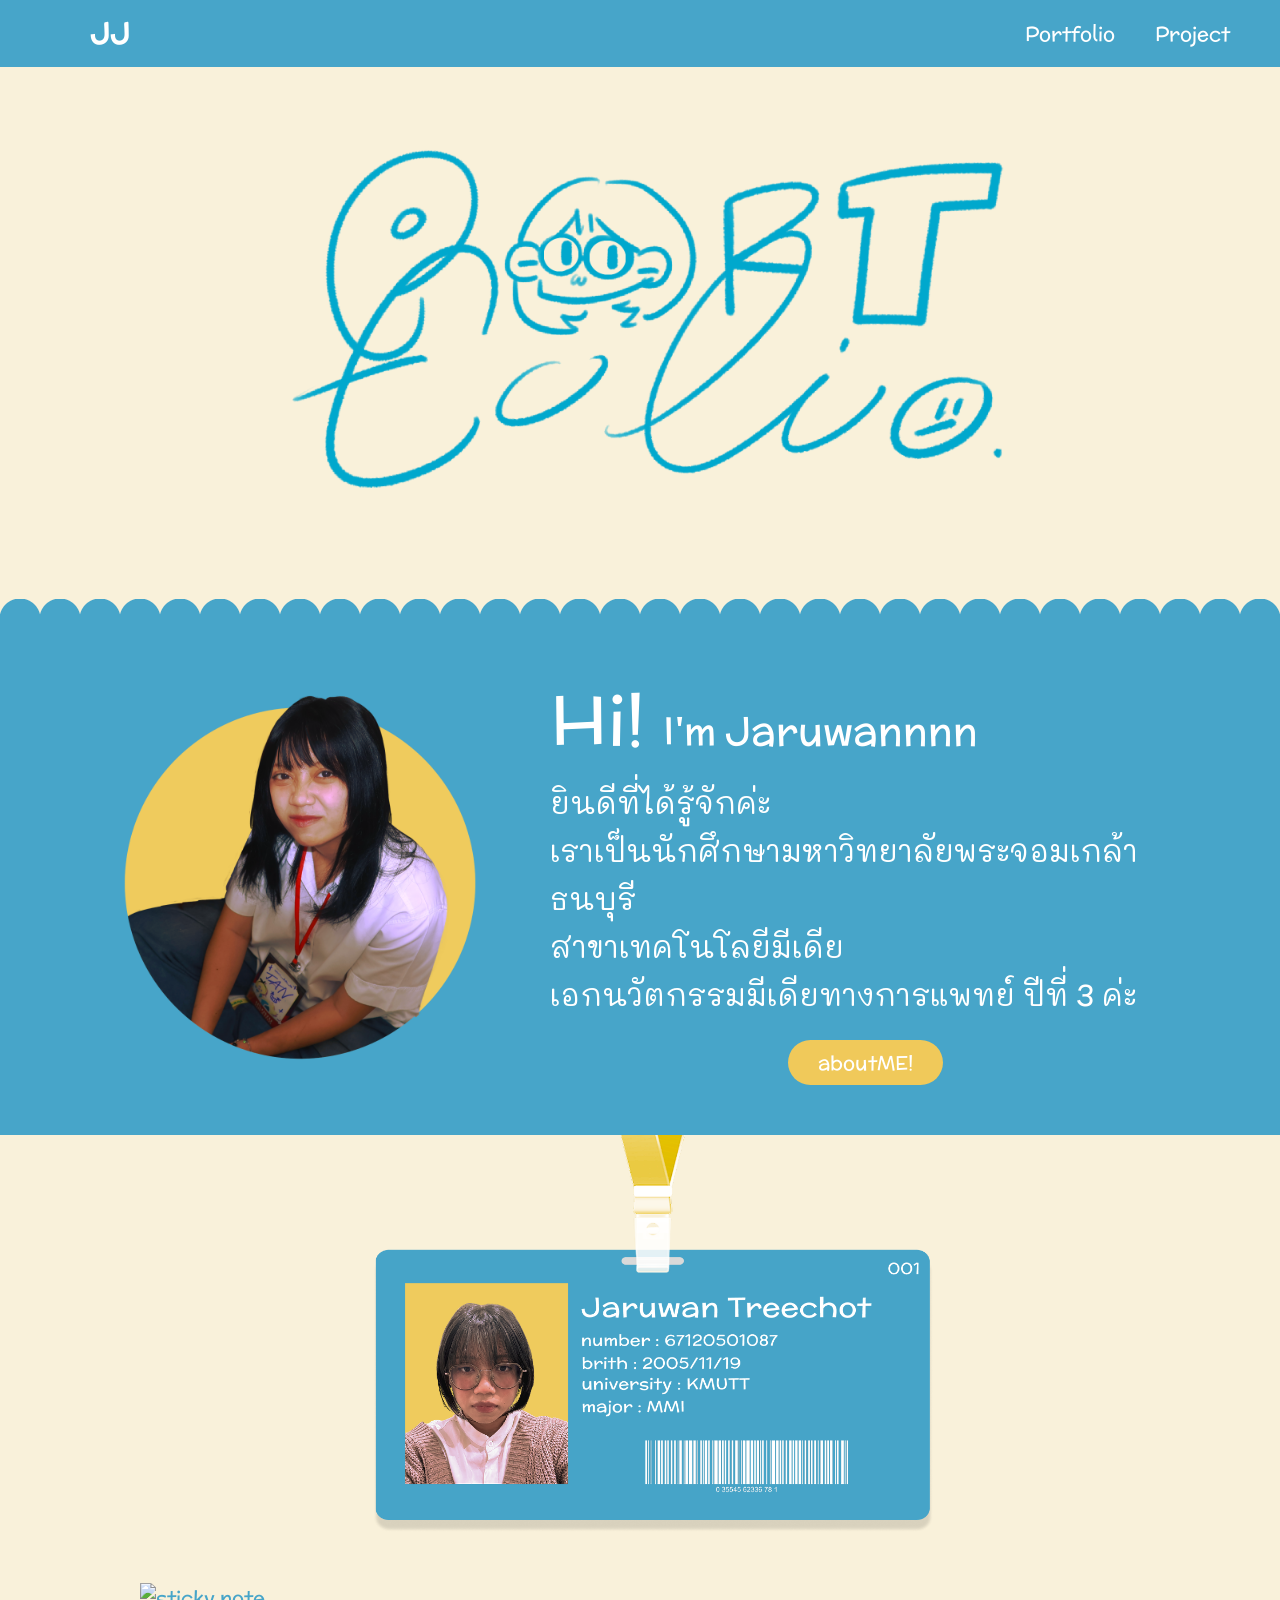
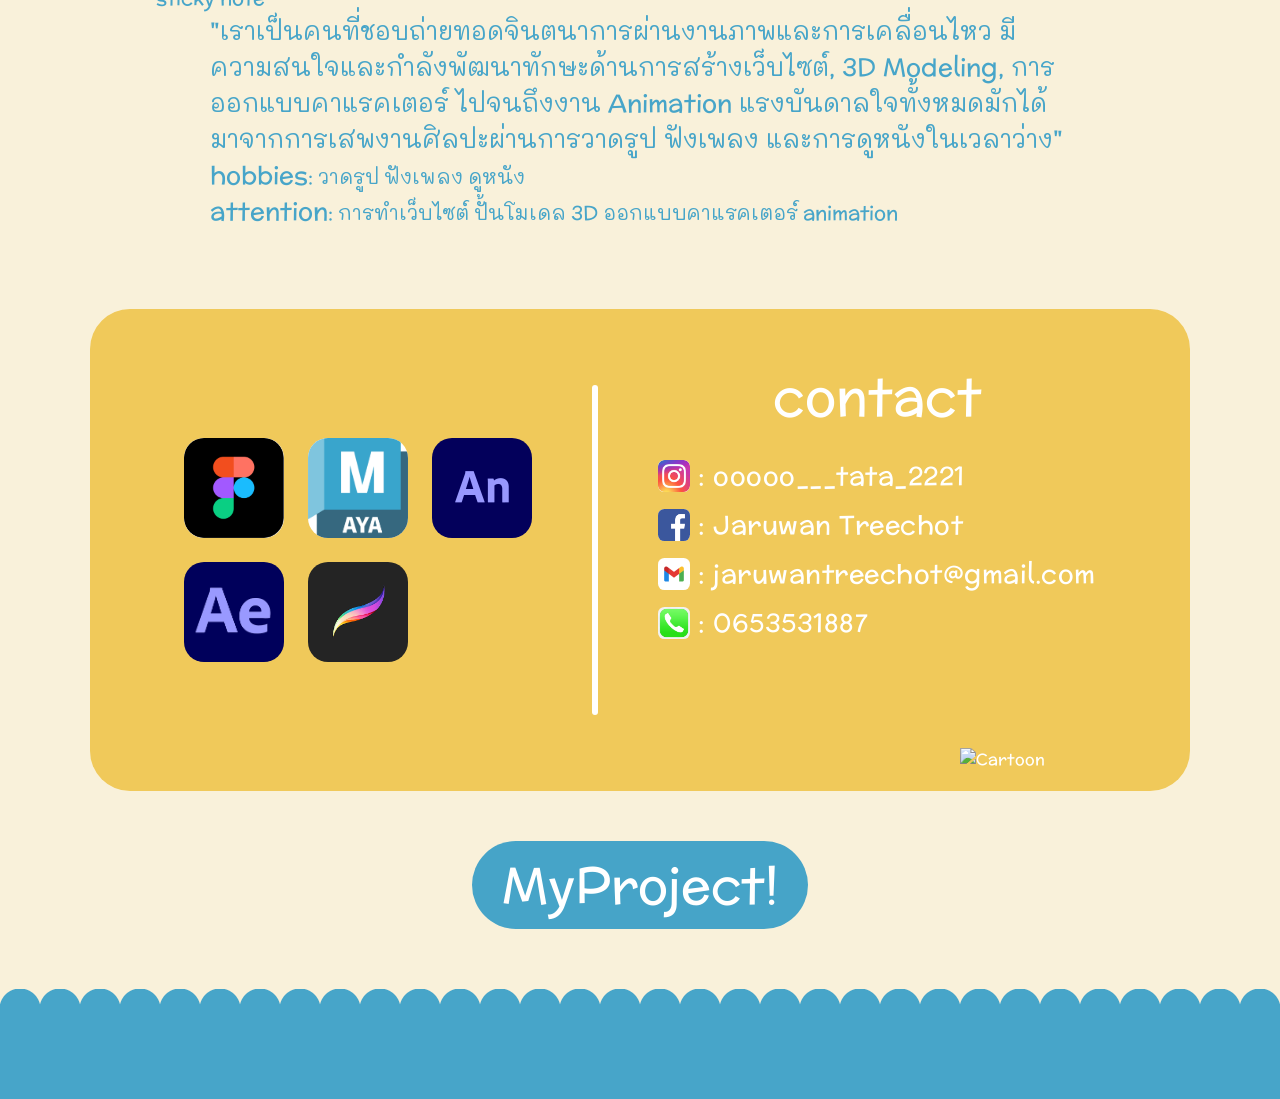
==== index.html @ fc2f73e1 "Add project.html with initial layout and content for portfolio project" ====
<!DOCTYPE html>
<html lang="en">
<head>
    <meta charset="UTF-8">
    <meta name="viewport" content="width=device-width, initial-scale=1.0">
    <title>Document</title>
    <link rel="preconnect" href="https://fonts.googleapis.com">
    <link rel="preconnect" href="https://fonts.gstatic.com" crossorigin>
    <link href="https://fonts.googleapis.com/css2?family=Lexend:wght@100..900&family=Mali:ital,wght@0,200;0,300;0,400;0,500;0,600;0,700;1,200;1,300;1,400;1,500;1,600;1,700&family=Mansalva&family=Oooh+Baby&family=Palette+Mosaic&family=Pangolin&family=Reenie+Beanie&display=swap" rel="stylesheet">
    <link rel="preconnect" href="https://fonts.googleapis.com">
    <link rel="preconnect" href="https://fonts.gstatic.com" crossorigin>
    <link href="https://fonts.googleapis.com/css2?family=Anuphan:wght@100..700&family=Lexend:wght@100..900&family=Mali:ital,wght@0,200;0,300;0,400;0,500;0,600;0,700;1,200;1,300;1,400;1,500;1,600;1,700&family=Mansalva&family=Oooh+Baby&family=Palette+Mosaic&family=Pangolin&family=Reenie+Beanie&display=swap" rel="stylesheet">
    <link rel="stylesheet" href="./style.css">
    <link rel="preconnect" href="https://fonts.googleapis.com">
    <link rel="preconnect" href="https://fonts.gstatic.com" crossorigin>
    <link href="https://fonts.googleapis.com/css2?family=Anuphan:wght@100..700&family=Lexend:wght@100..900&family=Mali:ital,wght@0,200;0,300;0,400;0,500;0,600;0,700;1,200;1,300;1,400;1,500;1,600;1,700&family=Mansalva&family=McLaren&family=Oooh+Baby&family=Palette+Mosaic&family=Pangolin&family=Reenie+Beanie&display=swap" rel="stylesheet">
    <link rel="preconnect" href="https://fonts.googleapis.com">
    <link rel="preconnect" href="https://fonts.gstatic.com" crossorigin>
    <link href="https://fonts.googleapis.com/css2?family=Anuphan:wght@100..700&family=Lexend:wght@100..900&family=Mali:ital,wght@0,200;0,300;0,400;0,500;0,600;0,700;1,200;1,300;1,400;1,500;1,600;1,700&family=Mansalva&family=McLaren&family=Oooh+Baby&family=Palette+Mosaic&family=Pangolin&family=Reenie+Beanie&display=swap" rel="stylesheet">
</head>

<body>
    <header class="header">
        <a class="logo" href="index.html">JJ</a>
        <nav class="nav">
            <a href="index.html">Portfolio</a>
            <a href="project.html">Project</a>
        </nav>
    </header>

    <div class="Pic1">
        <img src="../pic/IMG_0126.PNG" alt="Portfolio Picture">
    </div>

    <div class="ME">
        <div class="Pic2">
            <img src="../pic/IMG_0117.PNG" alt="Profile Picture">
        </div>
        <div class="AboutME">
            <div class="Hi">
                <h1>
                    Hi! <span>I'm Jaruwannnn</span>
                </h1>
                <p>
                    ยินดีที่ได้รู้จักค่ะ<br>
                    เราเป็นนักศึกษามหาวิทยาลัยพระจอมเกล้าธนบุรี<br>
                    สาขาเทคโนโลยีมีเดีย<br>
                    เอกนวัตกรรมมีเดียทางการแพทย์ ปีที่ 3 ค่ะ
                </p>
            </div>
            <div class="ButtonToAboutMe">
                <a href="#info1" class="btToMe">aboutME!</a>
            </div>
        </div>
    </div>

    <div class="Pic3" id="info1">
        <img src="../pic/Group 11.png" alt="ID Card">
    </div>

    <div class="info">
        <div class="info1">
            <p>
                <span class="label">"เราเป็นคนที่ชอบถ่ายทอดจินตนาการผ่านงานภาพและการเคลื่อนไหว มีความสนใจและกำลังพัฒนาทักษะด้านการสร้างเว็บไซต์, 3D Modeling, การออกแบบคาแรคเตอร์ ไปจนถึงงาน Animation แรงบันดาลใจทั้งหมดมักได้มาจากการเสพงานศิลปะผ่านการวาดรูป ฟังเพลง และการดูหนังในเวลาว่าง"</span><br>
                <span class="label">hobbies</span>: วาดรูป ฟังเพลง ดูหนัง<br>
                <span class="label">attention</span>: การทำเว็บไซต์ ปั้นโมเดล 3D ออกแบบคาแรคเตอร์ animation
            </p>
        </div>
        <div class="pic4">
            <img src="../pic/Group 12.PNG" alt="sticky note">
        </div>
    </div>

    <div class="info2">
        <div class="allProgram">
            <div class="Program">
                <img class="picPro" src="../pic/figma.png" alt="Figma">
                <img class="picPro" src="../pic/Autodesk-Maya-logo.png" alt="Maya">
                <img class="picPro" src="../pic/gIr0v8xi_400x400.png" alt="Program Picture">
                <img class="picPro" src="../pic/images.png" alt="Program Picture">
                <img class="picPro" src="../pic/pOW5dwZ.png" alt="Program Picture">
                </div>
        </div>

        <div class="divider"></div>

        <div class="contact">
            <h1 class="contact-title">contact</h1>
            <ul class="contact-list">
                <li>
                    <img class="icon" src="../pic/ig.jpg" alt="Instagram">
                    <a class="text" href="https://www.instagram.com/ooooo___tata_2221/" target="_blank" rel="noopener noreferrer">: ooooo___tata_2221</a>
                </li>
                <li>
                    <img class="icon" src="../pic/Facebook.png" alt="Facebook">
                    <a class="text" href="https://www.facebook.com/jaruwan.treechot.1" target="_blank" rel="noopener noreferrer">: Jaruwan Treechot</a>
                </li>
                <li>
                    <img class="icon" src="../pic/google_mail_gmail_logo_icon_159346.png" alt="Gmail">
                    <p class="text" >: jaruwantreechot@gmail.com</p>
                </li>
                <li>
                    <img class="icon" src="../pic/phone.png" alt="Phone">
                    <p class="text">: 0653531887</p>
                </li>
            </ul>
        </div>


        <img class="contact-pic" src="../pic/IMG_0116.png" alt="Cartoon">
    </div>

    <div class="portfolio-btn">
        <a href="project.html" class="prot-btn">MyProject!</a>
    </div>
    <div class="footer-wave"></div>

    <script src="./script.js" defer></script>
</body>
</html>
---- style.css ----
* {
  margin: 0;
  padding: 0;
  box-sizing: border-box;
  font-family: 'McLaren', 'Mali', sans-serif;
  
}

html {
  scroll-behavior: smooth;
}

body {
  background-color: #F9F1DA;
}

img {
  max-width: 100%;
}


.header {
  display: flex;
  justify-content: space-between;
  align-items: center;
  padding: 12px 20px;
  background-color: #47A5C9;
  color: #fff;
}

.logo {
  font-size: 30px;
  font-weight: bold;
  text-decoration: none;
  color: #fff;
  margin-left: 70px;
}

nav {
  display: flex;
  align-items: center;
  gap: 40px;
  margin-right: 30px;
}

.nav a {
  text-decoration: none;
  color: #fff;
  font-size: 20px;
  transition: opacity 0.2s;
}

.nav a:hover,
.nav a.active {
  opacity: 0.7;
}

.Pic1 {
  display: flex;
  justify-content: center;
  align-items: center;
  margin: 40px 0 80px;
  background-color: #F9F1DA;
}

.Pic1 img {
  max-width: 60%;
  height: auto;
}


.ME,
.Project-Animation,
.footer-wave {
  --wave: #47A5C9;
}

.assignment {
  --wave: #F9F1DA;
}

.ME::before,
.Project-Animation::before,
.assignment::before,
.footer-wave::before {
  content: "";
  position: absolute;
  top: -20px;
  left: 0;
  width: 100%;
  height: 20px;
  background-image: radial-gradient(circle at 20px 20px, var(--wave) 20px, transparent 21px);
  background-size: 40px 20px;
  background-repeat: repeat-x;
}


.ME {
  position: relative;
  display: flex;
  justify-content: center;
  align-items: center;
  gap: 50px;
  padding: 50px 100px;
  background-color: #47A5C9;
  color: #fff;
}

.Pic2 {
  flex-shrink: 0;
  width: 400px;
  height: 400px;
  border-radius: 50%;
  overflow: hidden;
}

.Pic2 img {
  width: 100%;
  height: 100%;
  object-fit: cover;
  border-radius: 50%;
}

.Pic2 img:hover {
  transform: scale(1.05);
  transition: transform 0.3s ease;
}

.Hi h1 {
  font-size: 70px;
  font-weight: normal;
  margin-bottom: 10px;
}

.Hi h1 span {
  font-size: 40px;
}

.Hi p {
  font-size: 30px;
  line-height: 1.6;
}

.ButtonToAboutMe {
  display: flex;
  justify-content: center;
  align-items: center;
  margin-top: 20px;
}

.btToMe {
  display: inline-block;
  padding: 8px 30px;
  background-color: #F0C95A;
  color: #fff;
  text-decoration: none;
  border-radius: 50px;
  font-size: 20px;
  transition: 0.3s;
}

.btToMe:hover {
  transform: scale(1.08);
}

.Pic3 {
  display: flex;
  justify-content: center;
  align-items: flex-start;
  margin-top: 0;
}

.Pic3 img {
  max-width: 46%;
  height: auto;
}


.info {
  display: grid;
  width: min(90%, 1000px);
  min-height: 160px;
  margin: 50px auto;
  color: #47A5C9;
  font-size: 20px;
}



.pic4 {
  grid-area: 1 / 1;
  z-index: 0;
}

.pic4 img {
  display: block;
  width: 100%;
  height: 100%;
  object-fit: cover;
}

.info1 {
  grid-area: 1 / 1;
  z-index: 1;
  display: flex;
  align-items: center;
  padding: 30px 7%;
}

.info1 .label {
  font-size: 25px;
  font-weight: normal;
}

.info2 {
  position: relative;
  display: flex;
  align-items: center;
  justify-content: center;
  gap: 60px;
  width: min(94%, 1100px);
  margin: 40px auto 0;
  padding: 50px 40px;
  background-color: #F0C95A;
  border-radius: 40px;
  color: #fff;
}

.allProgram {
  display: flex;
  justify-content: center;
}

.Program {
  display: grid;
  grid-template-columns: repeat(3, 100px);
  gap: 24px;
}

.picPro {
  width: 100px;
  height: 100px;
  background-color: #fff;
  border-radius: 20%;
  object-fit: cover;
  display: block;
}

.divider {
  width: 6px;
  min-height: 330px;
  background-color: #fff;
  border-radius: 3px;
}

.contact {
  display: flex;
  flex-direction: column;
  justify-content: center;
  padding-bottom: 100px;
}

.contact-title {
  font-size: 52px;
  font-weight: normal;
  text-align: center;
  margin-bottom: 24px;
}

.contact-list {
  list-style: none;
  display: flex;
  flex-direction: column;
  gap: 12px;
}

.contact-list li {
  display: flex;
  align-items: center;
  gap: 8px;
}

.icon {
  width: 32px;
  height: 32px;
  background-color: #fff;
  flex-shrink: 0;
  border-radius: 20%;
  object-fit: cover;
}

.text {
  font-size: 26px;
  letter-spacing: 0.5px;
  color: #fff;
  text-decoration: none;
  overflow-wrap: anywhere;
}

a.text:hover {
  opacity: 0.7;
  text-decoration: underline;
}

.contact-pic {
  position: absolute;
  right: 40px;
  bottom: 20px;
  width: 190px;
  height: auto;
  pointer-events: none;
}

.portfolio-btn {
  display: flex;
  justify-content: center;
  align-items: center;
  margin-top: 50px;
  margin-bottom: 80px;
}

.prot-btn {
  display: inline-block;
  padding: 8px 30px;
  background-color: #46A4C8;
  color: #fff;
  text-decoration: none;
  border-radius: 50px;
  font-size: 50px;
  transition: 0.3s;
}

.prot-btn:hover {
  transform: scale(1.08);
}


.footer-wave {
  position: relative;
  min-height: 90px;
  margin-top: 20px;
  background-color: #47A5C9;
}


.footer-wave .portfolio-btn {
  margin: 0;
  padding: 50px 0 80px;
}

.footer-wave .prot-btn {
  background-color: #fff;
  color: #F0C95A;
  font-size: 32px;
  padding: 10px 60px;
}


.topic {
  margin-bottom: 30px;
  font-size: 44px;
  font-weight: normal;
  line-height: 1.2;
  text-align: center;
  color: #fdfdfd;
}

.Project-game .topic,
.assignment .topic {
  color: #47A5C9;
}


.Project-Animation {
  position: relative;
  padding: 40px 100px 60px;
  background-color: #47A5C9;
  color: #fff;
}

.video-list {
  display: grid;
  grid-template-columns: repeat(2, 1fr);
  gap: 40px;
  width: min(100%, 900px);
  margin: 0 auto;
}

.video-item {
  display: flex;
  flex-direction: column;
  align-items: center;
  gap: 14px;
  text-align: center;
}

.video {
  width: 100%;
  border-radius: 16px;
  overflow: hidden;
}

.video-container {
  aspect-ratio: 16 / 9;
  background-color: #fff;
}

.video-container iframe {
  display: block;
  width: 100%;
  height: 100%;
  border: 0;
}

.info-video {
  display: flex;
  flex-direction: column;
  align-items: center;
  gap: 14px;
  color: #fdfdfd;
}

.work-name {
  font-size: 22px;
  font-weight: normal;
  line-height: 1.5;
}

.work-link {
  display: inline-block;
  padding: 4px 40px;
  background-color: #fff;
  color: #47A5C9;
  border-radius: 30px;
  font-size: 18px;
  text-decoration: none;
  transition: transform 0.2s;
}

.work-link:hover {
  transform: scale(1.1);
}


.Project-game {
  padding: 50px max(24px, calc((100% - 1000px) / 2)) 90px;
  background-color: #F0C95A;
  color: #fff;
}

.game-top {
  display: grid;
  grid-template-columns: 2fr 1fr;
  gap: 24px;
  align-items: center;
  margin-bottom: 16px;
}

.game-row {
  display: grid;
  grid-template-columns: repeat(3, 1fr);
  gap: 16px;
}

.pic {
  min-width: 0;
}

.picgame {
  background-color: #fff;
  border-radius: 14px;
  overflow: hidden;
}

.game-top .picgame {
  aspect-ratio: 1.8 / 1;
}

.game-row .picgame {
  aspect-ratio: 1.6 / 1;
}

.picgame img {
  display: block;
  width: 100%;
  height: 100%;
  object-fit: cover;
  cursor: zoom-in;
  transition: transform 0.3s;
}

.picgame img:hover {
  transform: scale(1.04);
}

.info-game {
  text-align: center;
}

.info-game .work-name {
  margin-bottom: 14px;
  font-size: 24px;
}

.game-desc {
  font-size: 20px;
  line-height: 1.7;
}


.assignment {
  position: relative;
  padding: 50px 20px 80px;
  background-color: #F9F1DA;
  text-align: center;
  color: #47A5C9;
}

.goto {
  display: inline-flex;
  align-items: center;
  gap: 12px;
  padding: 8px 24px;
  background-color: #fff;
  border-radius: 40px;
}

.goto-label {
  font-size: 40px;
  margin-right: 4px;
}

.goto-btn {
  display: flex;
  justify-content: center;
  align-items: center;
  width: 38px;
  height: 38px;
  border-radius: 50%;
  background-color: #F0C95A;
  color: #fff;
  font-size: 20px;
  text-decoration: none;
  transition: transform 0.2s;
}

.goto-btn:hover {
  transform: scale(1.15);
}


.lightbox {
  position: fixed;
  inset: 0;
  z-index: 100;
  display: none;
  justify-content: center;
  align-items: center;
  padding: 20px;
  background-color: rgba(0, 0, 0, 0.8);
  cursor: zoom-out;
}

.lightbox.show {
  display: flex;
}

.lightbox img {
  max-width: 100%;
  max-height: 100%;
  border-radius: 12px;
}

@media (max-width: 1024px) {
  .logo { margin-left: 30px; }

  .ME { gap: 30px; padding: 50px 40px; }
  .Pic2 { width: 300px; height: 300px; }
  .Hi h1 { font-size: 50px; }
  .Hi h1 span { font-size: 30px; }
  .Hi p { font-size: 22px; }

  .info2 { gap: 30px; padding: 40px 24px; }
  .contact-title { font-size: 40px; }
  .text { font-size: 22px; }
  .contact-pic { width: 150px; right: 24px; }

  .topic { font-size: 38px; }
  .Project-Animation { padding: 40px 40px 50px; }
  .game-desc { font-size: 18px; }
}

@media (max-width: 768px) {
  .header { padding: 12px 16px; }
  .logo { margin-left: 0; font-size: 26px; }
  nav { gap: 20px; margin-right: 0; }
  .nav a { font-size: 16px; }

  .Pic1 { margin: 30px 0 60px; }
  .Pic1 img { max-width: 90%; }

  .ME {
    flex-direction: column;
    gap: 24px;
    padding: 40px 24px;
    text-align: center;
  }
  .Pic2 { width: 220px; height: 220px; }
  .Hi h1 { font-size: 40px; }
  .Hi h1 span { font-size: 24px; }
  .Hi p { font-size: 18px; }

  .Pic3 img { max-width: 80%; }

  .info { width: 92%; margin: 30px auto; }
  .info1 { padding: 20px 6%; }
  .info1 p { font-size: 14px; }
  .info1 .label { font-size: 22px; }

  .info2 {
    flex-direction: column;
    gap: 30px;
    padding: 30px 20px;
    border-radius: 28px;
  }
  .picPro { width: 80px; height: 80px; }
  .Program { grid-template-columns: repeat(3, 80px); gap: 16px; }
  .divider { width: 100%; min-height: 0; height: 6px; }
  .contact { padding-bottom: 0; }
  .contact-title { font-size: 36px; }
  .contact-pic {
    position: static;
    display: block;
    width: 140px;
    margin: 16px auto 0;
  }

  .prot-btn { font-size: 30px; }
  .footer-wave .prot-btn { font-size: 24px; padding: 10px 40px; }

  .topic { font-size: 34px; }
  .Project-Animation { padding: 30px 20px 50px; }
  .video-list { grid-template-columns: 1fr; gap: 36px; }

  .Project-game { padding: 40px 20px 70px; }
  .game-top { grid-template-columns: 1fr; }
  .game-row { gap: 10px; }
  .game-desc { font-size: 16px; }

  .assignment { padding: 40px 16px 60px; }
  .goto { flex-wrap: wrap; justify-content: center; gap: 8px; padding: 10px 16px; }
  .goto-label { font-size: 24px; }
  .goto-btn { width: 34px; height: 34px; font-size: 18px; }
}

@media (max-width: 480px) {
  .logo { font-size: 22px; }
  nav { gap: 14px; }
  .nav a { font-size: 14px; }

  .Hi h1 { font-size: 32px; }
  .Hi h1 span { font-size: 20px; }
  .Hi p { font-size: 16px; }
  .Pic2 { width: 180px; height: 180px; }
  .btToMe { font-size: 16px; padding: 8px 24px; }

  .picPro { width: 70px; height: 70px; }
  .Program { grid-template-columns: repeat(3, 70px); gap: 12px; }
  .contact-title { font-size: 30px; }
  .text { font-size: 16px; }

  .prot-btn { font-size: 24px; }
  .footer-wave .prot-btn { font-size: 20px; padding: 8px 30px; }

  .topic { font-size: 28px; }
  .work-name { font-size: 18px; }
  .info-game .work-name { font-size: 20px; }
  .game-desc { font-size: 14px; }
  .goto-label { font-size: 20px; }
  .goto-btn { width: 30px; height: 30px; font-size: 16px; }
}
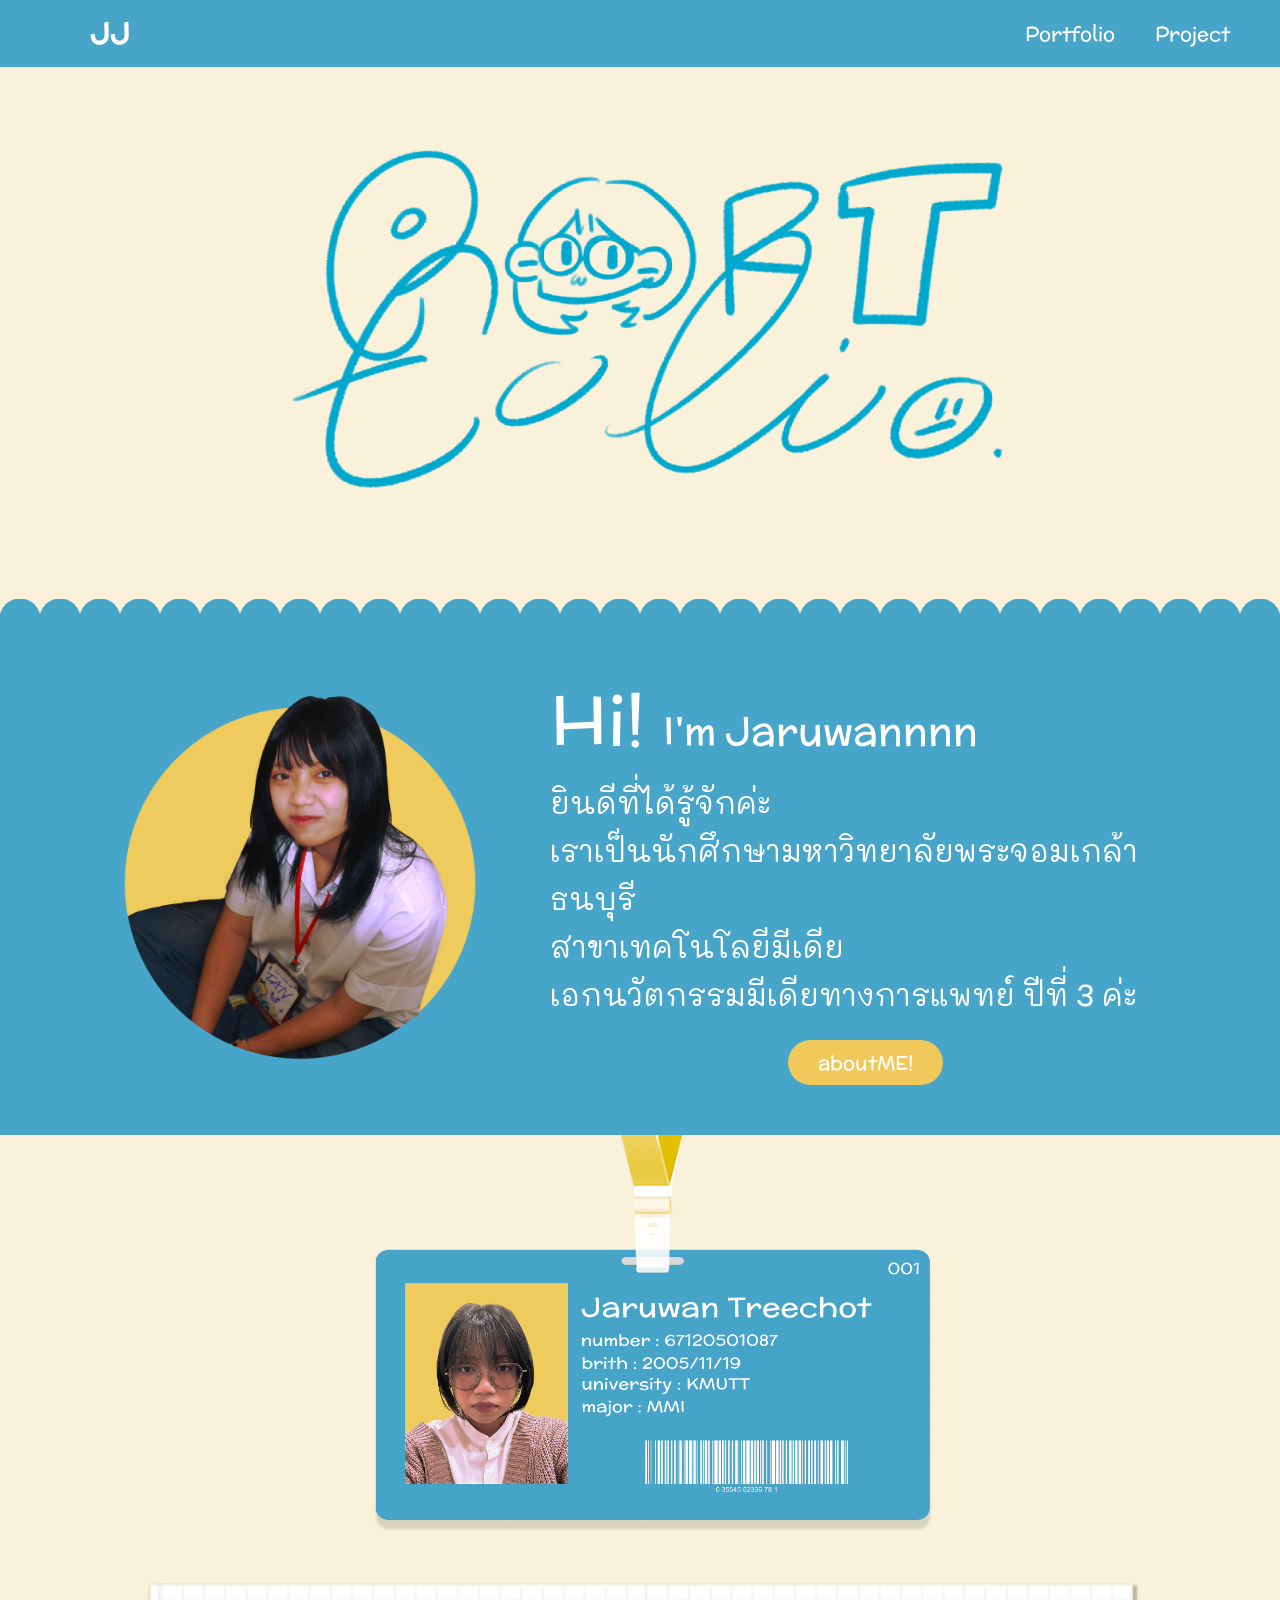
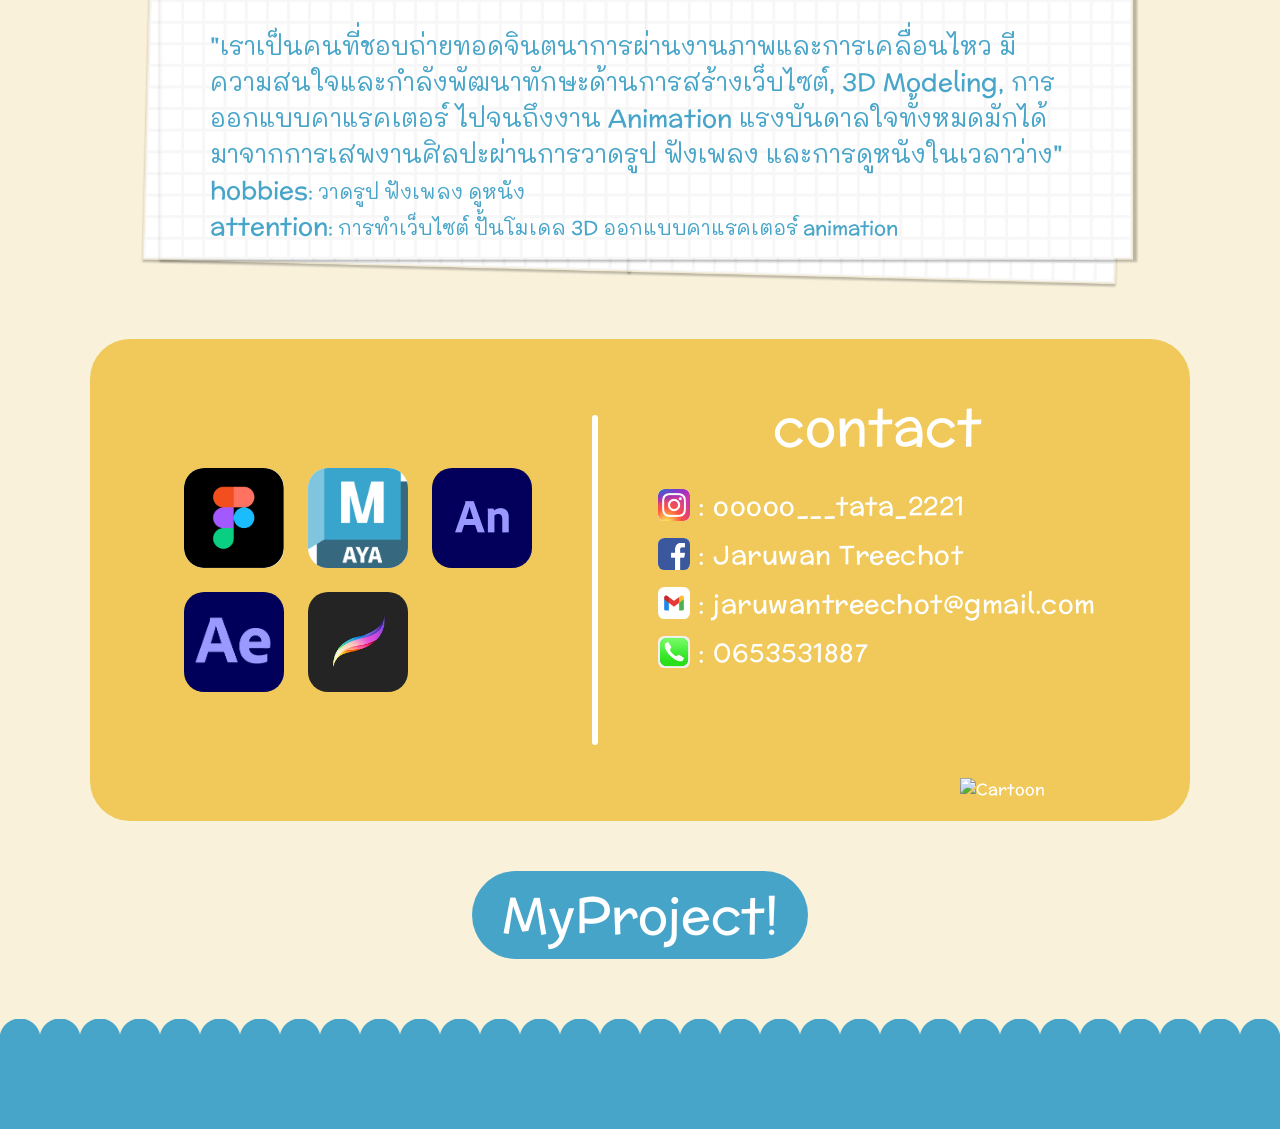
==== commit 636630af: "fix: correct image file extension in index.html" ====
--- a/index.html
+++ b/index.html
@@ -29,12 +29,12 @@
     </header>
 
     <div class="Pic1">
-        <img src="../pic/IMG_0126.PNG" alt="Portfolio Picture">
+        <img src="pic/IMG_0126.PNG" alt="Portfolio Picture">
     </div>
 
     <div class="ME">
         <div class="Pic2">
-            <img src="../pic/IMG_0117.PNG" alt="Profile Picture">
+            <img src="pic/IMG_0117.PNG" alt="Profile Picture">
         </div>
         <div class="AboutME">
             <div class="Hi">
@@ -55,7 +55,7 @@
     </div>
 
     <div class="Pic3" id="info1">
-        <img src="../pic/Group 11.png" alt="ID Card">
+        <img src="pic/Group 11.png" alt="ID Card">
     </div>
 
     <div class="info">
@@ -67,18 +67,18 @@
             </p>
         </div>
         <div class="pic4">
-            <img src="../pic/Group 12.PNG" alt="sticky note">
+            <img src="pic/Group 12.png" alt="sticky note">
         </div>
     </div>
 
     <div class="info2">
         <div class="allProgram">
             <div class="Program">
-                <img class="picPro" src="../pic/figma.png" alt="Figma">
-                <img class="picPro" src="../pic/Autodesk-Maya-logo.png" alt="Maya">
-                <img class="picPro" src="../pic/gIr0v8xi_400x400.png" alt="Program Picture">
-                <img class="picPro" src="../pic/images.png" alt="Program Picture">
-                <img class="picPro" src="../pic/pOW5dwZ.png" alt="Program Picture">
+                <img class="picPro" src="pic/figma.png" alt="Figma">
+                <img class="picPro" src="pic/Autodesk-Maya-logo.png" alt="Maya">
+                <img class="picPro" src="pic/gIr0v8xi_400x400.png" alt="Program Picture">
+                <img class="picPro" src="pic/images.png" alt="Program Picture">
+                <img class="picPro" src="pic/pOW5dwZ.png" alt="Program Picture">
                 </div>
         </div>
 
@@ -88,26 +88,26 @@
             <h1 class="contact-title">contact</h1>
             <ul class="contact-list">
                 <li>
-                    <img class="icon" src="../pic/ig.jpg" alt="Instagram">
+                    <img class="icon" src="pic/ig.jpg" alt="Instagram">
                     <a class="text" href="https://www.instagram.com/ooooo___tata_2221/" target="_blank" rel="noopener noreferrer">: ooooo___tata_2221</a>
                 </li>
                 <li>
-                    <img class="icon" src="../pic/Facebook.png" alt="Facebook">
+                    <img class="icon" src="pic/Facebook.png" alt="Facebook">
                     <a class="text" href="https://www.facebook.com/jaruwan.treechot.1" target="_blank" rel="noopener noreferrer">: Jaruwan Treechot</a>
                 </li>
                 <li>
-                    <img class="icon" src="../pic/google_mail_gmail_logo_icon_159346.png" alt="Gmail">
+                    <img class="icon" src="pic/google_mail_gmail_logo_icon_159346.png" alt="Gmail">
                     <p class="text" >: jaruwantreechot@gmail.com</p>
                 </li>
                 <li>
-                    <img class="icon" src="../pic/phone.png" alt="Phone">
+                    <img class="icon" src="pic/phone.png" alt="Phone">
                     <p class="text">: 0653531887</p>
                 </li>
             </ul>
         </div>
 
 
-        <img class="contact-pic" src="../pic/IMG_0116.png" alt="Cartoon">
+        <img class="contact-pic" src="pic/IMG_0116.png" alt="Cartoon">
     </div>
 
     <div class="portfolio-btn">
@@ -115,6 +115,6 @@
     </div>
     <div class="footer-wave"></div>
 
-    <script src="./script.js" defer></script>
+    <script src="script.js"></script>
 </body>
 </html>
--- a/style.css
+++ b/style.css
@@ -173,8 +173,8 @@
 .Pic3 img {
   max-width: 46%;
   height: auto;
-}
-
+  cursor: zoom-in; 
+}
 
 .info {
   display: grid;
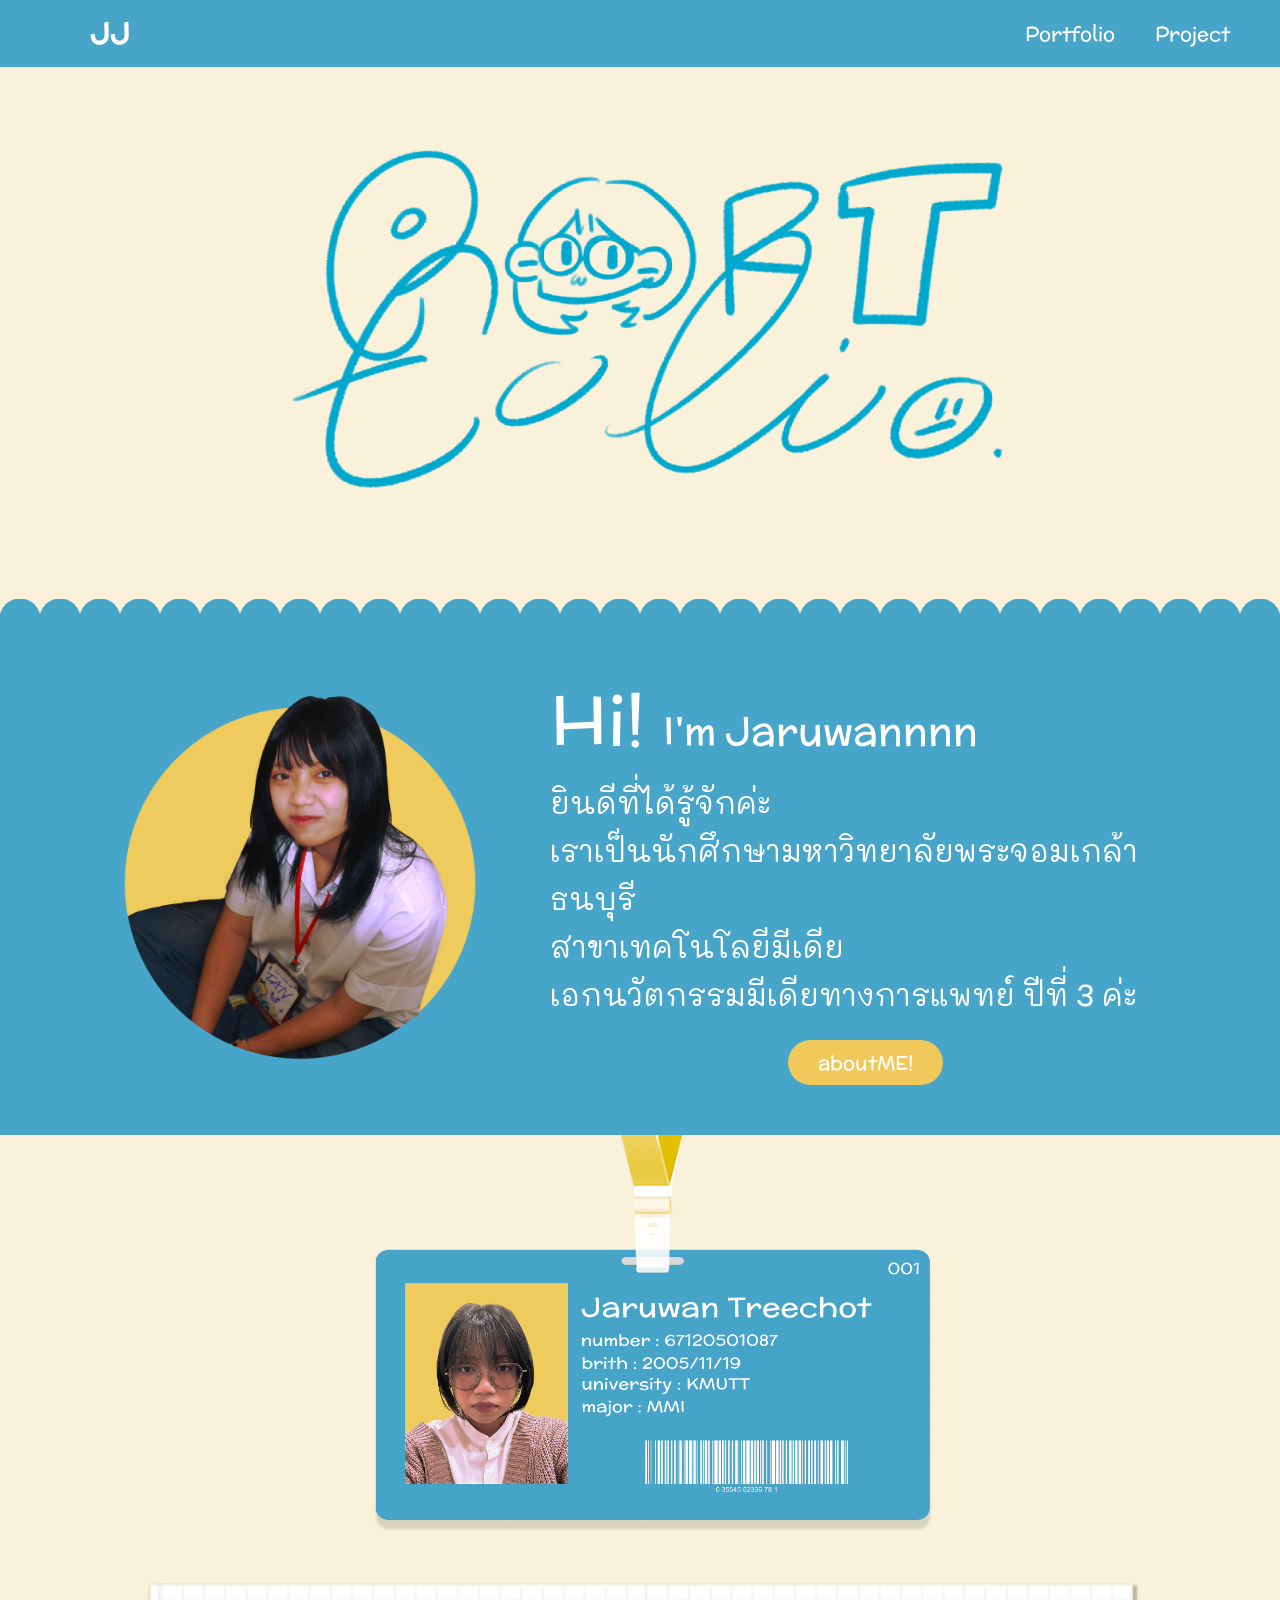
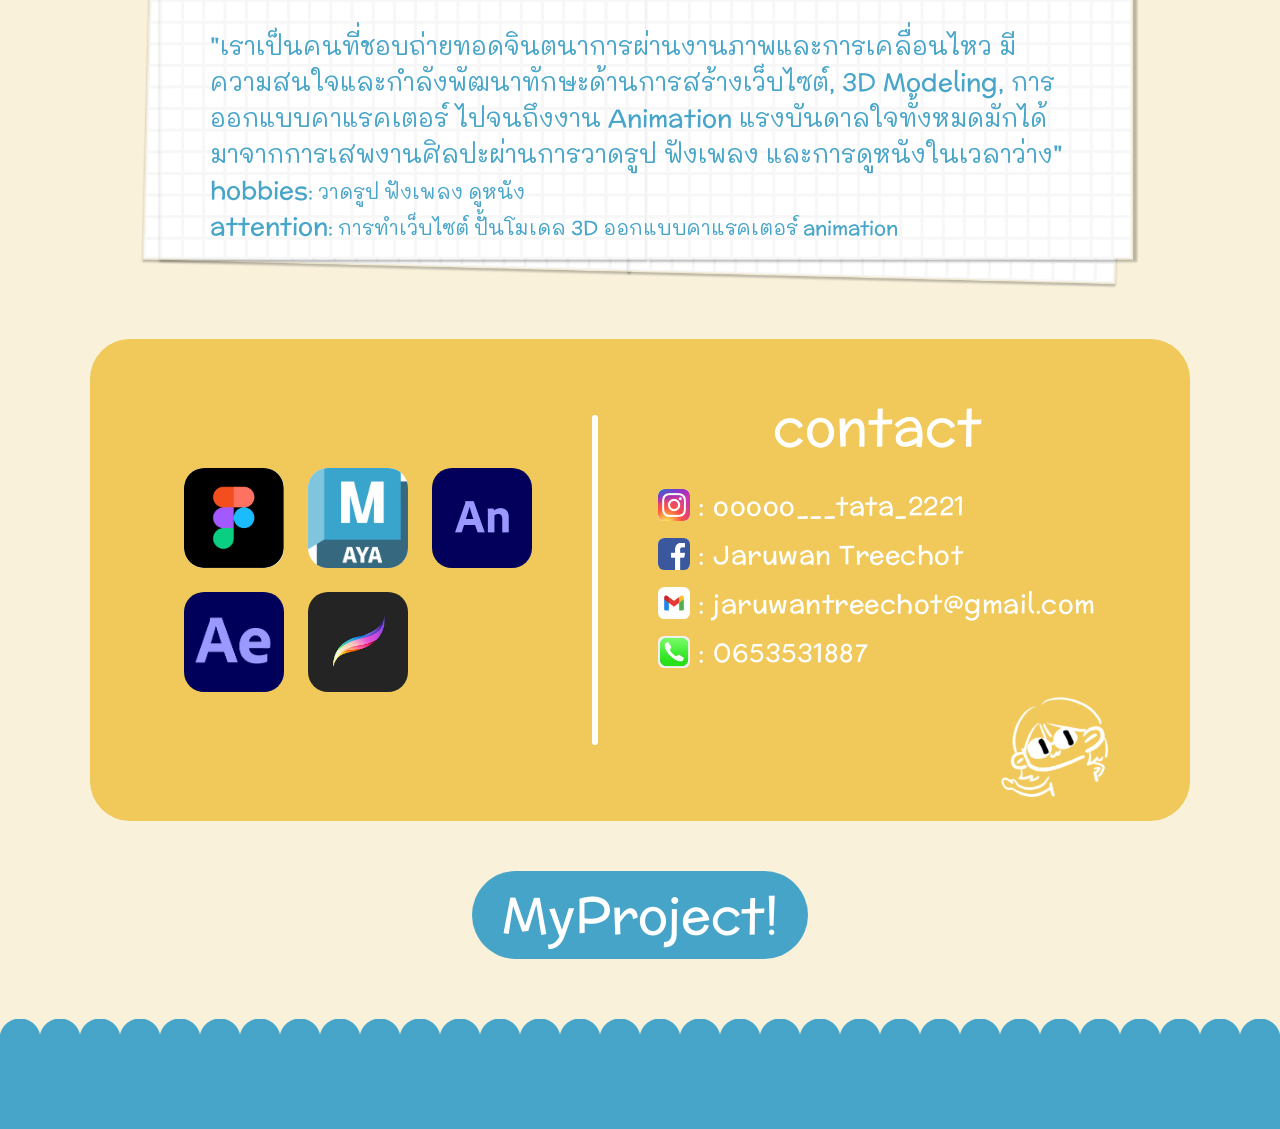
==== commit b9ba6602: "fff" ====
--- a/index.html
+++ b/index.html
@@ -67,7 +67,7 @@
             </p>
         </div>
         <div class="pic4">
-            <img src="pic/Group 12.png" alt="sticky note">
+            <img src="pic/note.png" alt="note">
         </div>
     </div>
 
@@ -107,7 +107,7 @@
         </div>
 
 
-        <img class="contact-pic" src="pic/IMG_0116.png" alt="Cartoon">
+        <img class="contact-pic" src="pic/cartoon.png" alt="Cartoon">
     </div>
 
     <div class="portfolio-btn">
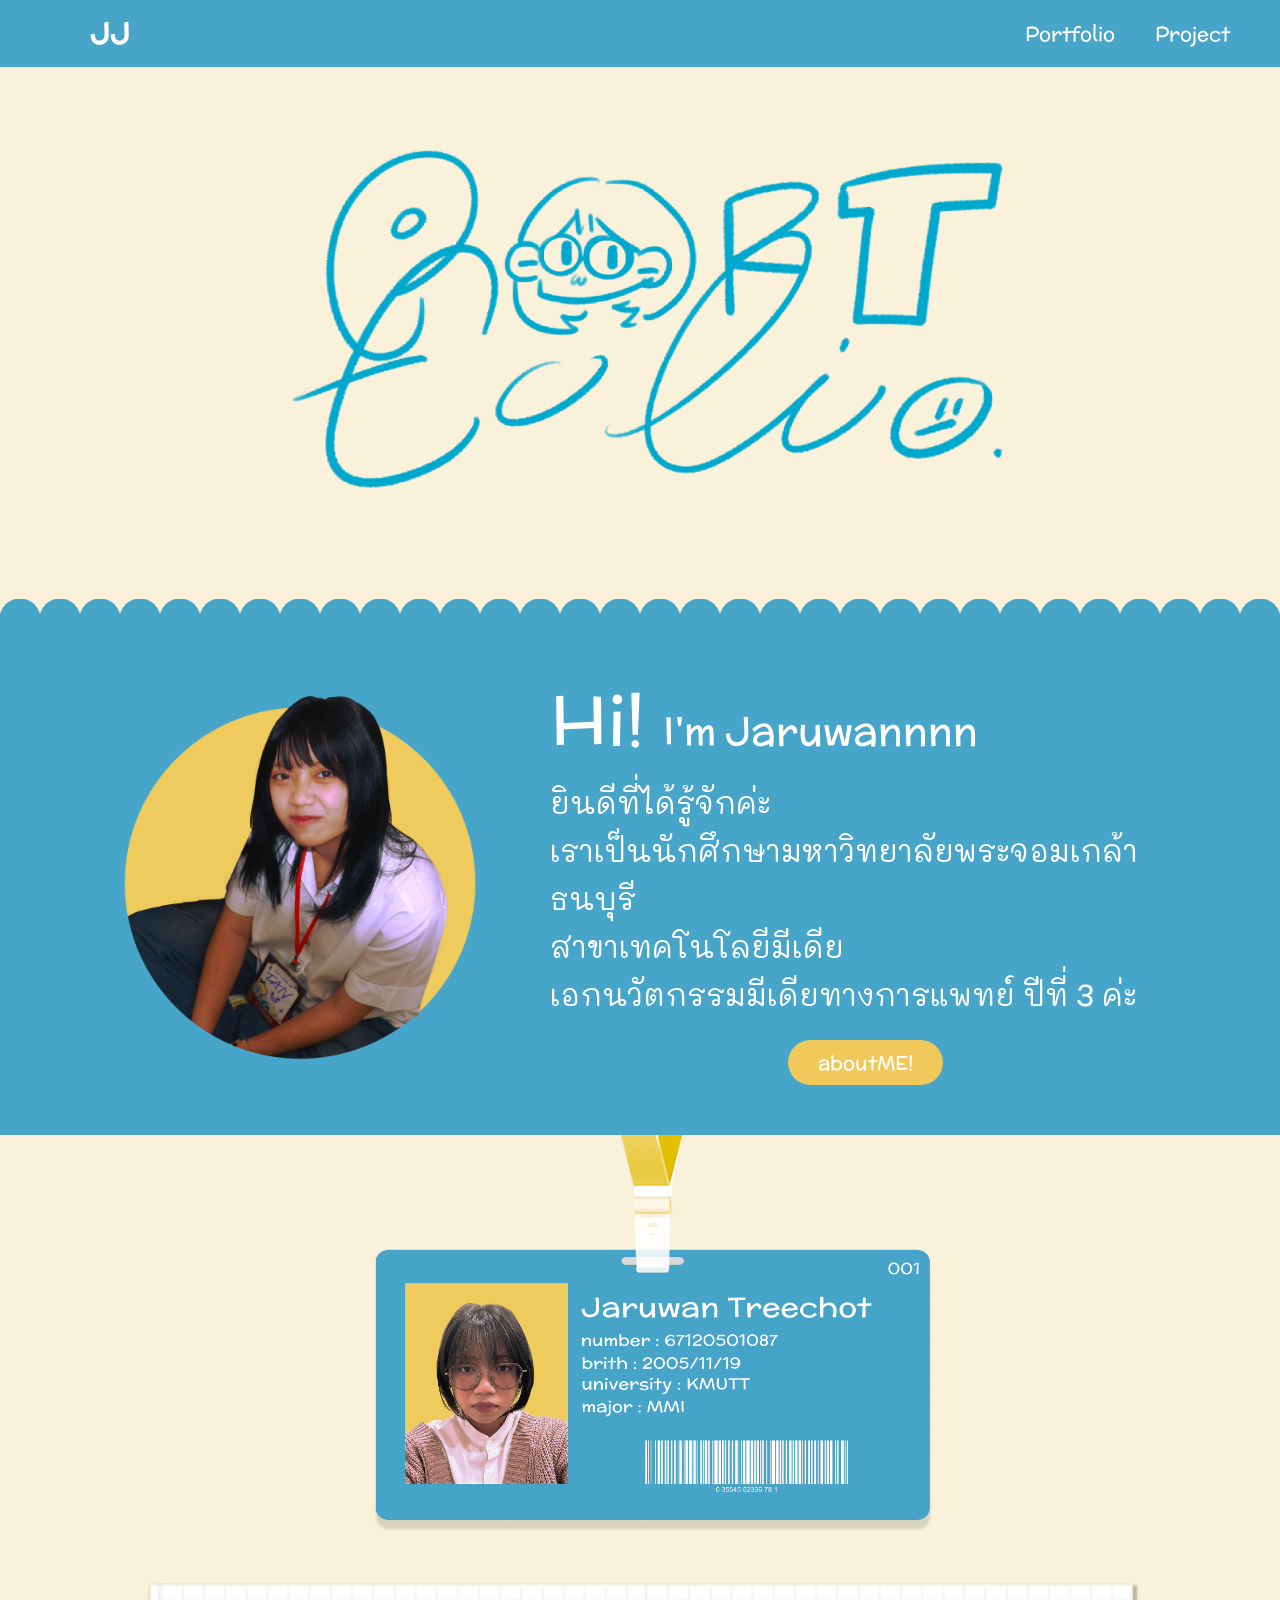
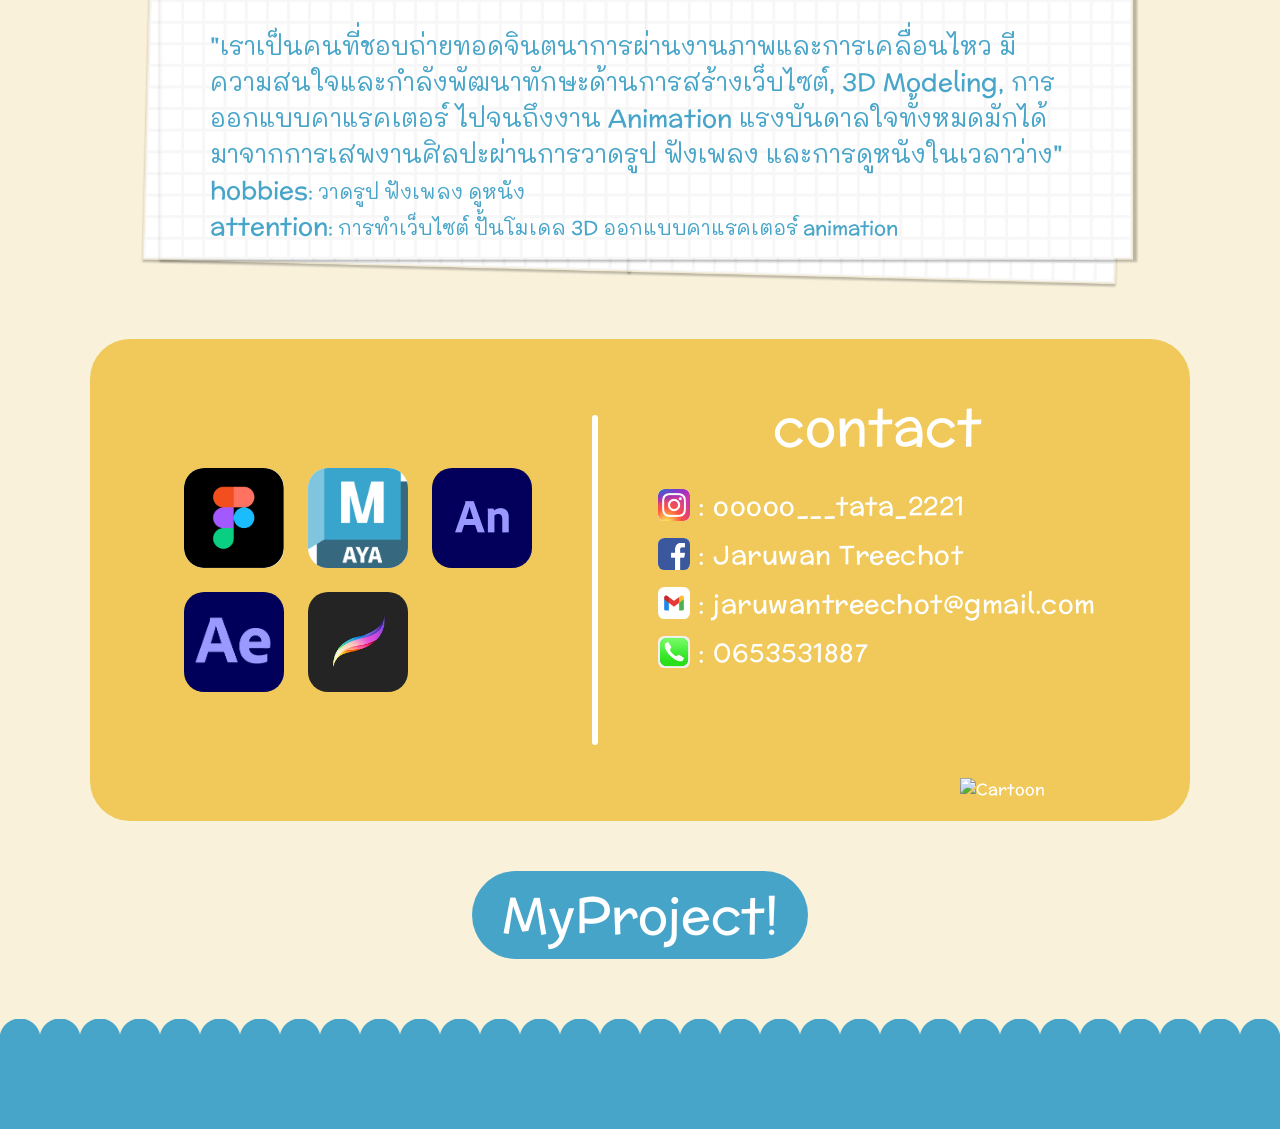
==== commit ef056a8b: "kk" ====
--- a/index.html
+++ b/index.html
@@ -107,7 +107,7 @@
         </div>
 
 
-        <img class="contact-pic" src="pic/cartoon.png" alt="Cartoon">
+        <img class="contact-pic" src="pic/cartoon.PNG" alt="Cartoon">
     </div>
 
     <div class="portfolio-btn">
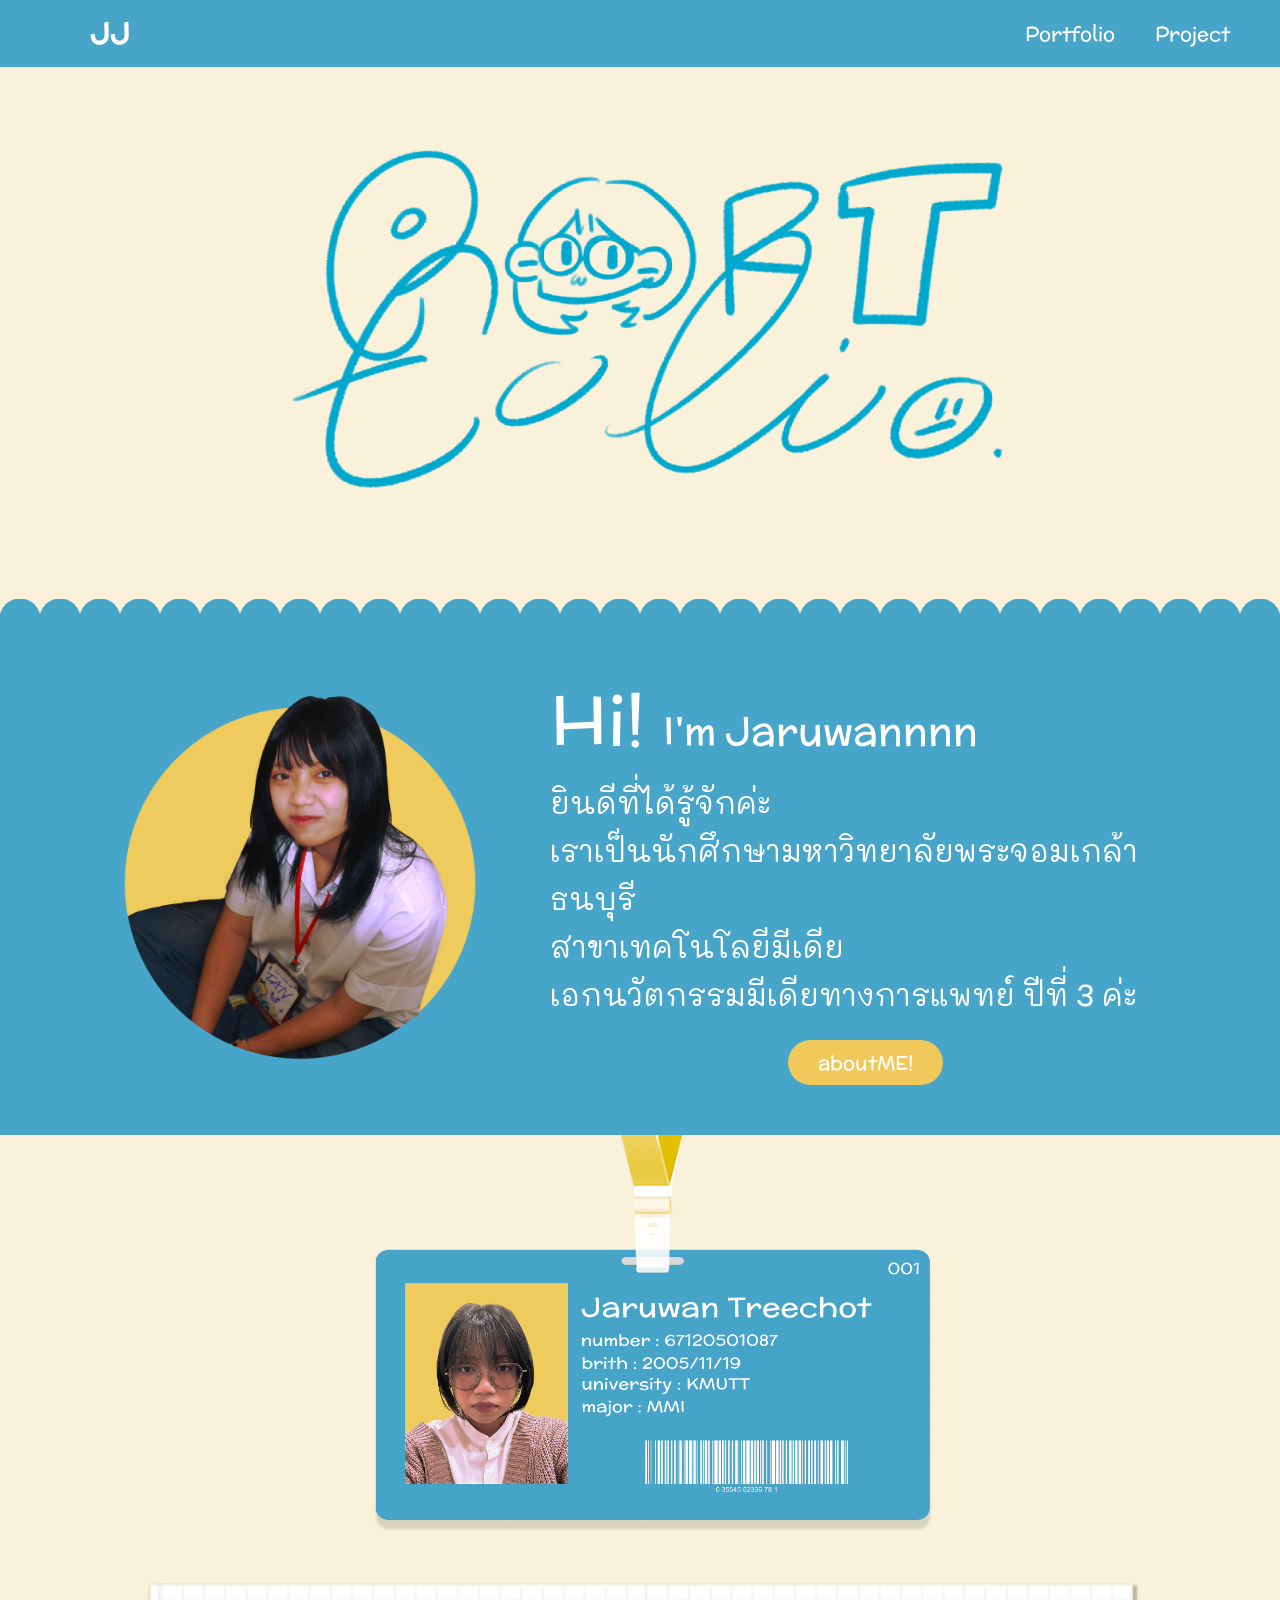
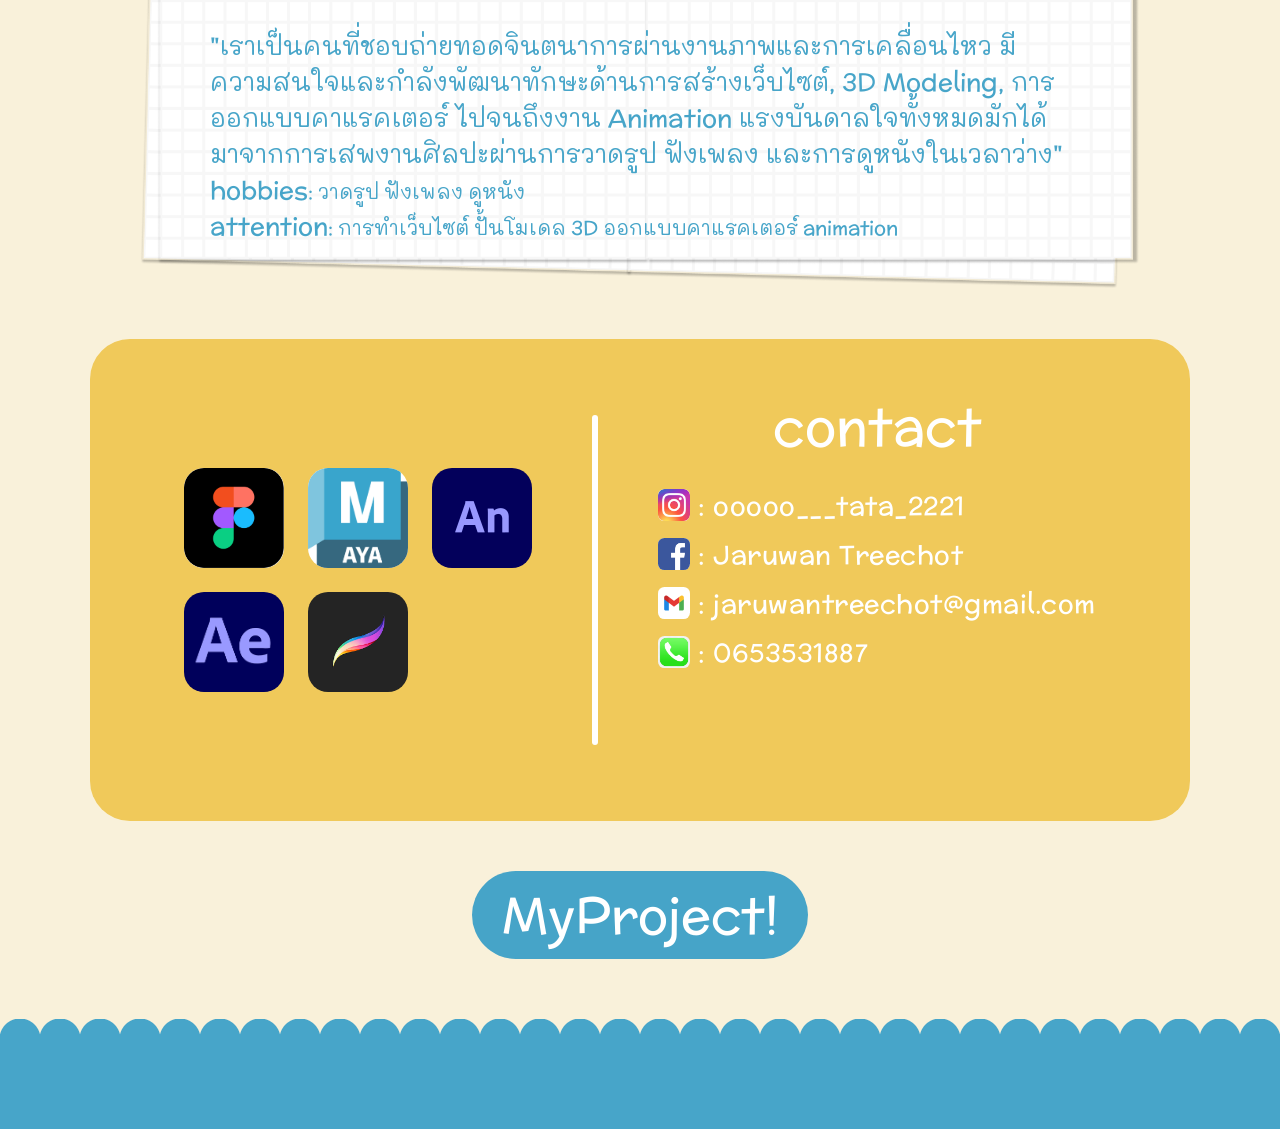
==== commit 9415c3ad: "gg" ====
--- a/index.html
+++ b/index.html
@@ -106,8 +106,6 @@
             </ul>
         </div>
 
-
-        <img class="contact-pic" src="pic/cartoon.PNG" alt="Cartoon">
     </div>
 
     <div class="portfolio-btn">
